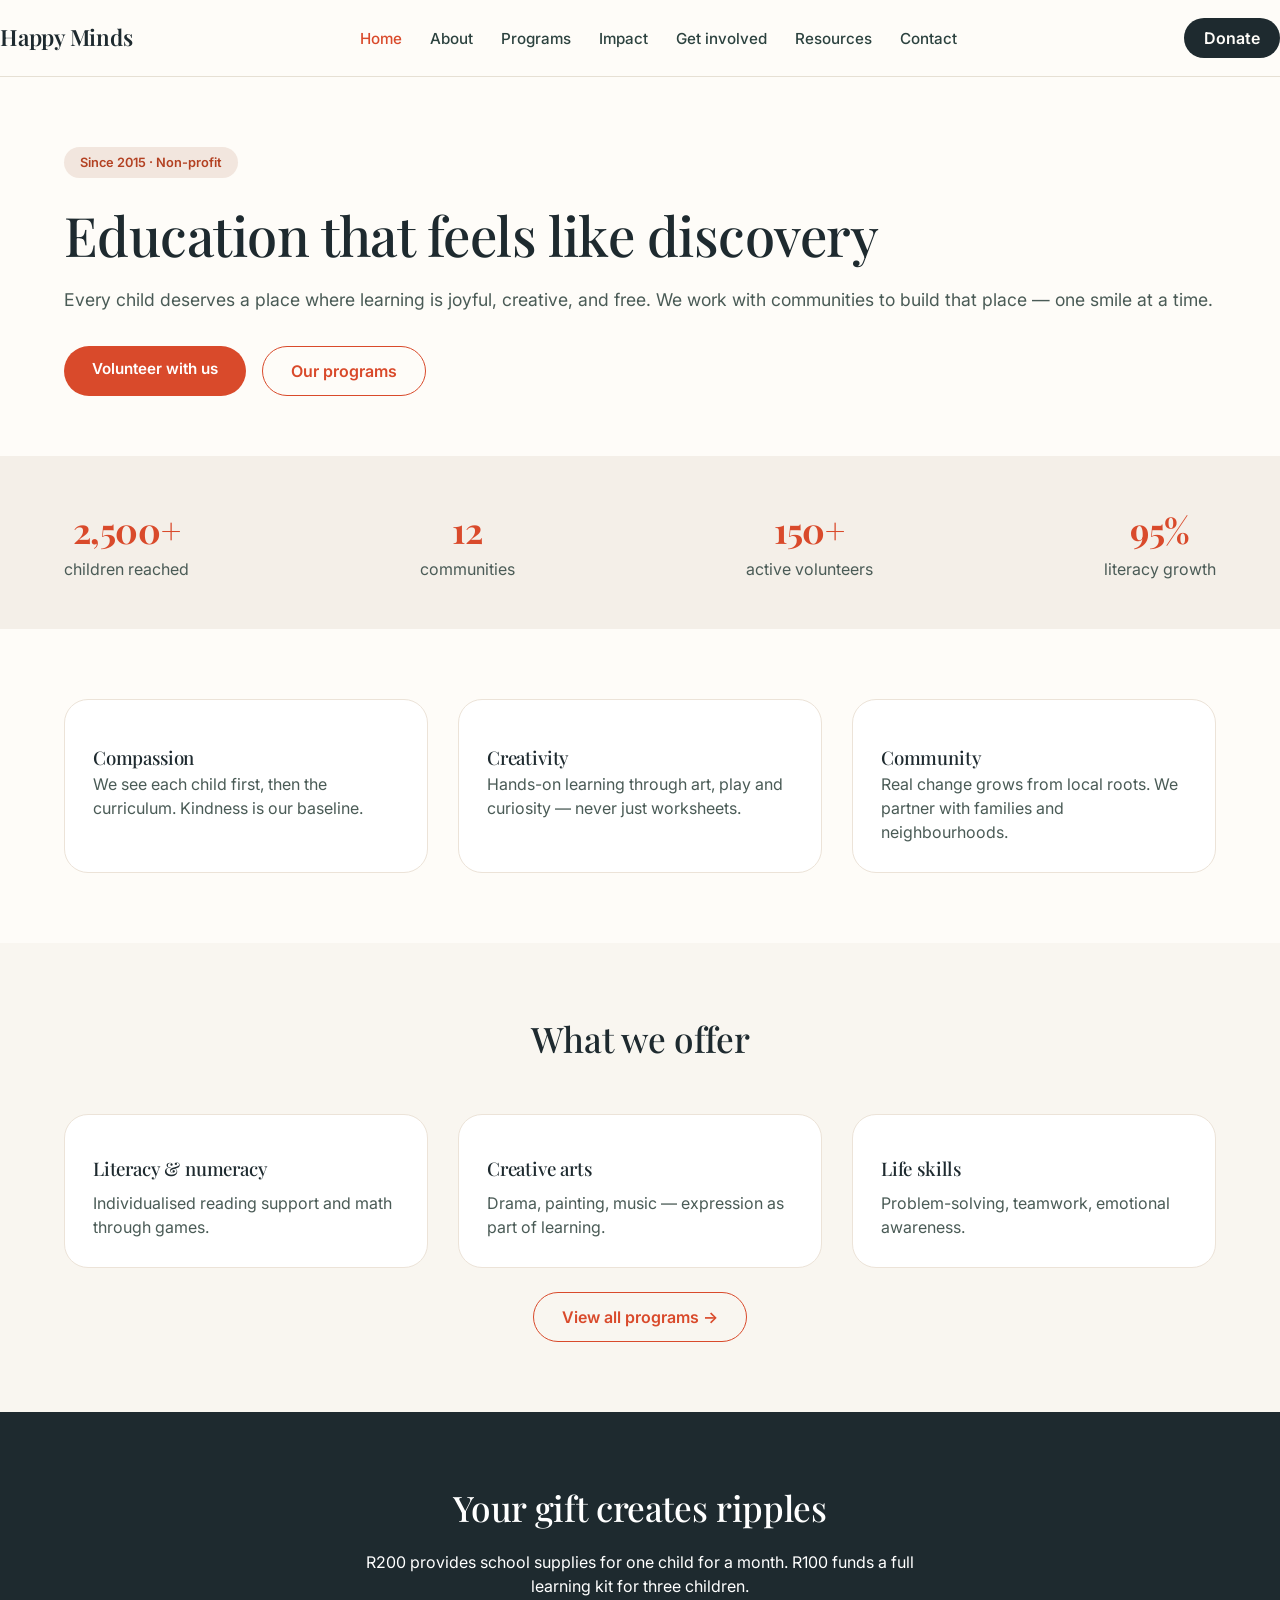
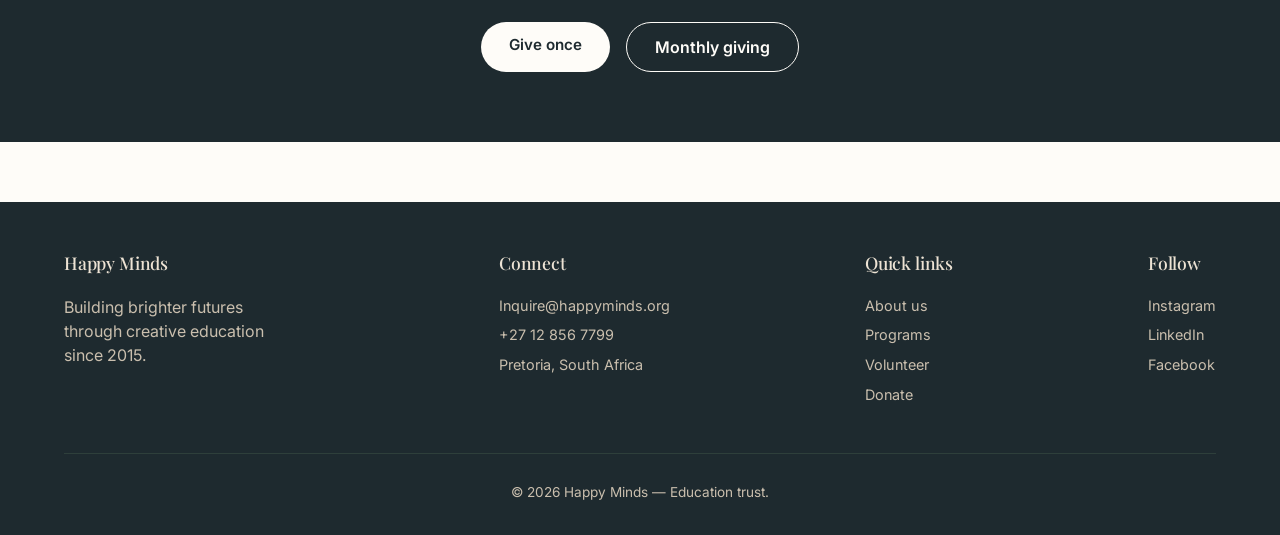
==== index.html @ c57eb601 "Add files via upload" ====
<!DOCTYPE html>
<html lang="en">
<head>
  <meta charset="UTF-8">
  <meta name="viewport" content="width=device-width, initial-scale=1.0">
  <title>Happy Minds — Education for every child</title>
  <link rel="preconnect" href="https://fonts.googleapis.com">
  <link rel="preconnect" href="https://fonts.gstatic.com" crossorigin>
  <link href="https://fonts.googleapis.com/css2?family=Inter:opsz,wght@14..32,300;14..32,400;14..32,500;14..32,600;14..32,700&family=Playfair+Display:ital,wght@0,400;0,500;0,600;1,400&display=swap" rel="stylesheet">
  <link rel="stylesheet" href="style.css">
</head>
<body>

<header class="site-header">
    <div class="nav-bar">
        <span class="logo-text">Happy Minds</span>
      </a>
      <ul class="nav-links">
        <li><a href="index.html" class="active">Home</a></li>
        <li><a href="about.html">About</a></li>
        <li><a href="programs.html">Programs</a></li>
        <li><a href="impact.html">Impact</a></li>
        <li><a href="get-involved.html">Get involved</a></li>
        <li><a href="resources.html">Resources</a></li>
        <li><a href="contact.html">Contact</a></li>
      </ul>
      <a href="donate.html" class="donate-btn">Donate</a>
      <button class="mobile-menu-btn" id="menuToggle">☰</button>
    </div>
    <div class="mobile-nav" id="mobileNav">
      <a href="index.html">Home</a>
      <a href="about.html">About</a>
      <a href="programs.html">Programs</a>
      <a href="impact.html">Impact</a>
      <a href="get-involved.html">Get involved</a>
      <a href="resources.html">Resources</a>
      <a href="contact.html">Contact</a>
      <a href="donate.html">Donate</a>
    </div>
  </div>
</header>

<main>
  <section style="padding: 70px 0 60px;">
    <div class="container">
      <div style="display: flex; gap: 50px; align-items: center; flex-wrap: wrap;">
        <div style="flex: 1;">
          <span style="background: #f2e6de; color: #b34122; display: inline-block; padding: 6px 16px; border-radius: 40px; font-size: 0.8rem; font-weight: 600; margin-bottom: 24px;">Since 2015 · Non-profit</span>
          <h1 style="font-size: 3.4rem; line-height: 1.2; margin-bottom: 20px;">Education that feels like discovery</h1>
          <p style="font-size: 1.1rem; color: #4a5b56; margin-bottom: 32px;">Every child deserves a place where learning is joyful, creative, and free. We work with communities to build that place — one smile at a time.</p>
          <div style="display: flex; gap: 16px; flex-wrap: wrap;">
            <a href="get-involved.html" class="btn-primary">Volunteer with us</a>
            <a href="programs.html" class="btn-outline">Our programs</a>
          </div>
        </div>
      </div>
    </div>
  </section>

  <div class="stats-bar">
    <div class="container">
      <div class="stats-grid">
        <div class="stat-item"><h3>2,500+</h3><p>children reached</p></div>
        <div class="stat-item"><h3>12</h3><p>communities</p></div>
        <div class="stat-item"><h3>150+</h3><p>active volunteers</p></div>
        <div class="stat-item"><h3>95%</h3><p>literacy growth</p></div>
      </div>
    </div>
  </div>

  <section style="padding: 70px 0;">
    <div class="container">
      <div class="values-grid">
        <div class="value-card"><div style="font-size: 2.5rem; margin-bottom: 16px;"></div><h3>Compassion</h3><p style="color: #4a5b56;">We see each child first, then the curriculum. Kindness is our baseline.</p></div>
        <div class="value-card"><div style="font-size: 2.5rem; margin-bottom: 16px;"></div><h3>Creativity</h3><p style="color: #4a5b56;">Hands-on learning through art, play and curiosity — never just worksheets.</p></div>
        <div class="value-card"><div style="font-size: 2.5rem; margin-bottom: 16px;"></div><h3>Community</h3><p style="color: #4a5b56;">Real change grows from local roots. We partner with families and neighbourhoods.</p></div>
      </div>
    </div>
  </section>

  <section style="background: #f9f6f0; padding: 70px 0;">
    <div class="container">
      <h2 class="section-title">What we offer</h2>
      <div class="programs-grid">
        <div class="program-card"><div style="font-size: 2rem;"></div><h3 style="margin: 12px 0 8px;">Literacy & numeracy</h3><p style="color: #4a5b56;">Individualised reading support and math through games.</p></div>
        <div class="program-card"><div style="font-size: 2rem;"></div><h3 style="margin: 12px 0 8px;">Creative arts</h3><p style="color: #4a5b56;">Drama, painting, music — expression as part of learning.</p></div>
        <div class="program-card"><div style="font-size: 2rem;"></div><h3 style="margin: 12px 0 8px;">Life skills</h3><p style="color: #4a5b56;">Problem-solving, teamwork, emotional awareness.</p></div>
      </div>
      <div class="text-center mt-4"><a href="programs.html" class="btn-outline">View all programs →</a></div>
    </div>
  </section>

  <div style="background: #1e2a2f; color: white; padding: 70px 0; text-align: center;">
    <div class="container">
      <h2 style="font-size: 2.2rem; margin-bottom: 16px;">Your gift creates ripples</h2>
      <p style="max-width: 560px; margin: 0 auto 24px;">R200 provides school supplies for one child for a month. R100 funds a full learning kit for three children.</p>
      <div style="display: flex; gap: 16px; justify-content: center; flex-wrap: wrap;">
        <a href="donate.html" class="btn-primary" style="background: #fefcf8; color: #1e2a2f;">Give once</a>
        <a href="donate.html" class="btn-outline" style="border-color: #fefcf8; color: #fefcf8;">Monthly giving</a>
      </div>
    </div>
  </div>
</main>

<footer>
  <div class="container">
    <div class="footer-grid">
      <div class="footer-col"><h4>Happy Minds</h4><p style="max-width: 240px;">Building brighter futures through creative education since 2015.</p></div>
      <div class="footer-col"><h4>Connect</h4><a href="#">Inquire@happyminds.org</a><a href="#">+27 12 856 7799</a><a href="#">Pretoria, South Africa</a></div>
      <div class="footer-col"><h4>Quick links</h4><a href="about.html">About us</a><a href="programs.html">Programs</a><a href="get-involved.html">Volunteer</a><a href="donate.html">Donate</a></div>
      <div class="footer-col"><h4>Follow</h4><a href="#">Instagram</a><a href="#">LinkedIn</a><a href="#">Facebook</a></div>
    </div>
    <div class="footer-bottom"><p>© 2026 Happy Minds — Education trust.</p></div>
  </div>
</footer>

<script>
  const toggleBtn = document.getElementById('menuToggle');
  const mobileNav = document.getElementById('mobileNav');
  toggleBtn.addEventListener('click', () => mobileNav.classList.toggle('show'));
</script>
</body>
</html>
---- style.css ----
/* style.css - Happy Minds Main Stylesheet */

* {
  margin: 0;
  padding: 0;
  box-sizing: border-box;
}

body {
  font-family: 'Inter', -apple-system, BlinkMacSystemFont, 'Segoe UI', Roboto, Helvetica, sans-serif;
  background-color: #fefcf8;
  color: #1e2a2f;
  line-height: 1.5;
}

h1, h2, h3, h4, .logo-text, .serif {
  font-family: 'Playfair Display', Georgia, 'Times New Roman', serif;
  font-weight: 500;
  letter-spacing: -0.01em;
}

a {
  text-decoration: none;
  color: inherit;
}

.container {
  max-width: 1200px;
  margin: 0 auto;
  padding: 0 24px;
}

/* Buttons */
.btn-primary {
  background: #d94a2b;
  color: white;
  border: none;
  padding: 12px 28px;
  border-radius: 40px;
  font-weight: 600;
  font-size: 0.95rem;
  cursor: pointer;
  transition: background 0.2s;
  display: inline-block;
  text-align: center;
}

.btn-primary:hover {
  background: #b83a1f;
}

.btn-outline {
  background: transparent;
  border: 1.5px solid #d94a2b;
  color: #d94a2b;
  padding: 12px 28px;
  border-radius: 40px;
  font-weight: 600;
  text-decoration: none;
  display: inline-block;
  transition: all 0.2s;
  text-align: center;
}

.btn-outline:hover {
  background: #d94a2b10;
}

.btn-secondary {
  background: #1e2a2f;
  color: white;
  padding: 10px 24px;
  border-radius: 40px;
  font-weight: 600;
  font-size: 0.9rem;
  transition: background 0.2s;
  display: inline-block;
}

.btn-secondary:hover {
  background: #2e423f;
}

/* Navigation */
.site-header {
  position: sticky;
  top: 0;
  background: #fefcf8;
  border-bottom: 1px solid #e6e0d4;
  z-index: 100;
  backdrop-filter: blur(2px);
  background-color: rgba(254, 252, 248, 0.96);
}

.nav-bar {
  display: flex;
  align-items: center;
  justify-content: space-between;
  padding: 18px 0;
  flex-wrap: wrap;
  gap: 16px;
}

.logo {
  display: flex;
  align-items: center;
  gap: 10px;
}

.logo-icon {
  background: #d94a2b;
  width: 38px;
  height: 38px;
  border-radius: 12px;
  display: flex;
  align-items: center;
  justify-content: center;
}

.logo-icon svg {
  width: 22px;
  height: 22px;
  color: white;
}

.logo-text {
  font-size: 1.4rem;
  font-weight: 600;
  color: #1e2a2f;
}

.nav-links {
  display: flex;
  gap: 28px;
  list-style: none;
}

.nav-links a {
  font-weight: 500;
  font-size: 0.95rem;
  color: #2c423f;
  transition: color 0.2s;
}

.nav-links a:hover, .nav-links a.active {
  color: #d94a2b;
}

.donate-btn {
  background: #1e2a2f;
  color: #fefcf8 !important;
  padding: 8px 20px;
  border-radius: 40px;
  font-weight: 600;
}

.donate-btn:hover {
  background: #d94a2b;
  color: white !important;
}

.mobile-menu-btn {
  display: none;
  background: none;
  border: none;
  font-size: 28px;
  cursor: pointer;
}

.mobile-nav {
  display: none;
  flex-direction: column;
  background: #fefcf8;
  padding: 20px;
  border-top: 1px solid #e6e0d4;
}

.mobile-nav a {
  padding: 12px 0;
  font-weight: 500;
  border-bottom: 1px solid #f0e8df;
}

.mobile-nav.show {
  display: flex;
}

/* Page Hero */
.page-hero {
  background: linear-gradient(135deg, #f9f3ec 0%, #fefcf8 100%);
  padding: 60px 0;
  text-align: center;
  border-bottom: 1px solid #ece3d8;
}

.page-hero h1 {
  font-size: 3rem;
  margin-bottom: 16px;
}

.page-hero p {
  font-size: 1.1rem;
  color: #4a5b56;
  max-width: 600px;
  margin: 0 auto;
}

.section-title {
  text-align: center;
  font-size: 2.2rem;
  margin-bottom: 48px;
}

/* Cards */
.value-card, .program-card, .impact-card, .resource-card {
  background: white;
  border-radius: 24px;
  padding: 28px;
  border: 1px solid #ece3d8;
  transition: all 0.2s;
}

.value-card:hover, .program-card:hover {
  transform: translateY(-4px);
  box-shadow: 0 8px 24px rgba(0,0,0,0.05);
}

/* Grids */
.values-grid, .programs-grid, .impact-grid, .team-grid, .resources-grid {
  display: flex;
  gap: 30px;
  flex-wrap: wrap;
  justify-content: center;
}

.values-grid > *, .programs-grid > *, .impact-grid > *, .team-grid > *, .resources-grid > * {
  flex: 1;
  min-width: 240px;
}

/* Stats */
.stats-bar {
  background: #f4efe8;
  padding: 48px 0;
}

.stats-grid {
  display: flex;
  justify-content: space-between;
  gap: 30px;
  flex-wrap: wrap;
  text-align: center;
}

.stat-item h3 {
  font-size: 2.2rem;
  color: #d94a2b;
  font-weight: 700;
}

.stat-item p {
  color: #4a5b56;
}

/* Forms */
.form-group {
  margin-bottom: 20px;
}

.form-group label {
  display: block;
  margin-bottom: 8px;
  font-weight: 500;
  font-size: 0.9rem;
}

.form-group input, .form-group select, .form-group textarea {
  width: 100%;
  padding: 12px 16px;
  border: 1px solid #ddd4c5;
  border-radius: 12px;
  background: #fefcf8;
  font-family: inherit;
  font-size: 0.95rem;
}

.form-group input:focus, .form-group select:focus, .form-group textarea:focus {
  outline: none;
  border-color: #d94a2b;
}

/* Footer */
footer {
  background: #1e2a2f;
  color: #cabfae;
  padding: 48px 0 32px;
  margin-top: 60px;
}

.footer-grid {
  display: flex;
  justify-content: space-between;
  flex-wrap: wrap;
  gap: 40px;
  margin-bottom: 40px;
}

.footer-col h4 {
  color: #ede3d4;
  margin-bottom: 18px;
  font-size: 1.1rem;
}

.footer-col a {
  display: block;
  color: #cabfae;
  margin-bottom: 8px;
  font-size: 0.9rem;
}

.footer-col a:hover {
  color: #d94a2b;
}

.footer-bottom {
  text-align: center;
  padding-top: 28px;
  border-top: 1px solid #2e3f3b;
  font-size: 0.85rem;
}

/* Responsive */
@media (max-width: 800px) {
  .nav-links {
    display: none;
  }
  .mobile-menu-btn {
    display: block;
  }
  .page-hero h1 {
    font-size: 2rem;
  }
  .section-title {
    font-size: 1.8rem;
  }
  .container {
    padding: 0 20px;
  }
}

/* Utility */
.text-center { text-align: center; }
.mt-4 { margin-top: 24px; }
.mb-4 { margin-bottom: 24px; }
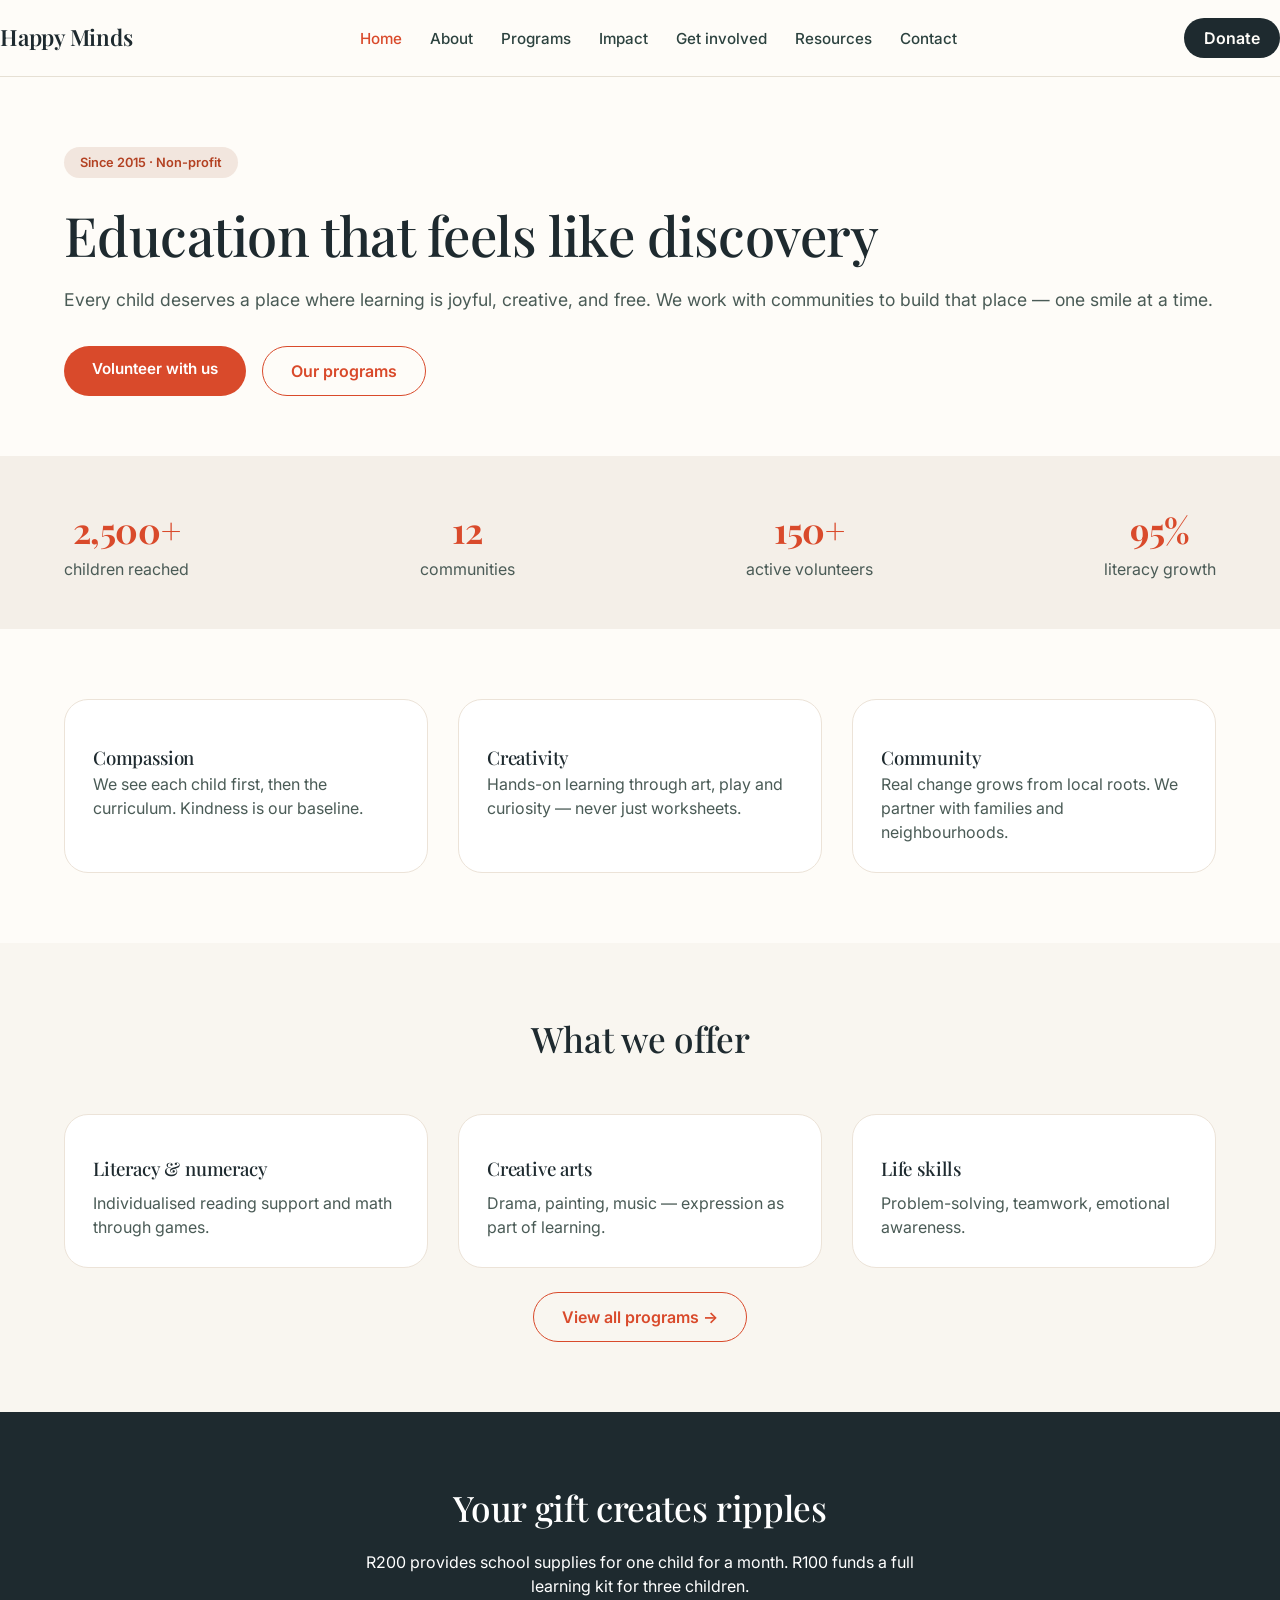
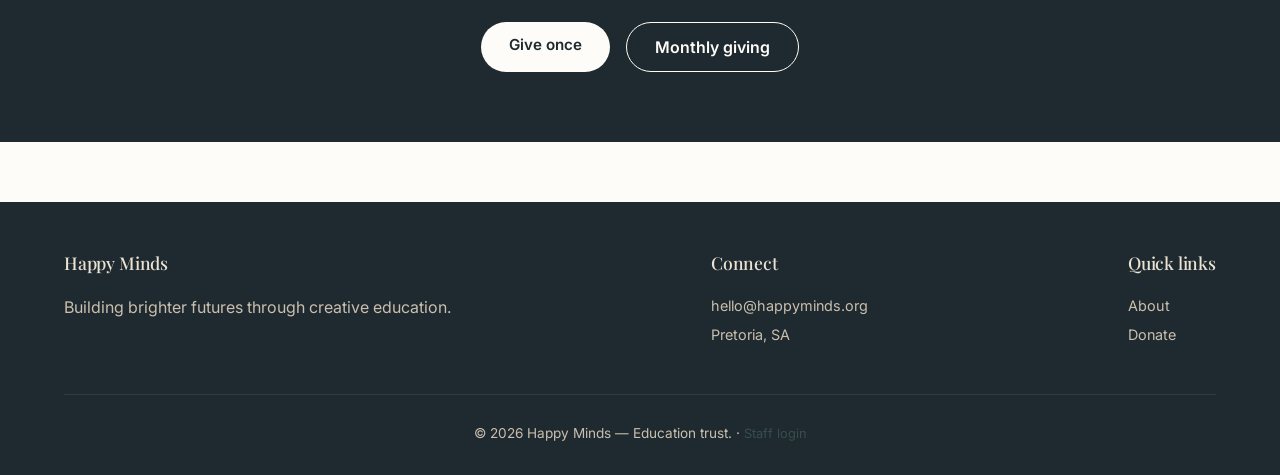
==== commit bfd531c1: "Update content and structure in index.html The HTML structure remains the same, but the content has " ====
--- a/index.html
+++ b/index.html
@@ -103,15 +103,11 @@
 </main>
 
 <footer>
-  <div class="container">
-    <div class="footer-grid">
-      <div class="footer-col"><h4>Happy Minds</h4><p style="max-width: 240px;">Building brighter futures through creative education since 2015.</p></div>
-      <div class="footer-col"><h4>Connect</h4><a href="#">Inquire@happyminds.org</a><a href="#">+27 12 856 7799</a><a href="#">Pretoria, South Africa</a></div>
-      <div class="footer-col"><h4>Quick links</h4><a href="about.html">About us</a><a href="programs.html">Programs</a><a href="get-involved.html">Volunteer</a><a href="donate.html">Donate</a></div>
-      <div class="footer-col"><h4>Follow</h4><a href="#">Instagram</a><a href="#">LinkedIn</a><a href="#">Facebook</a></div>
-    </div>
-    <div class="footer-bottom"><p>© 2026 Happy Minds — Education trust.</p></div>
-  </div>
+<div class="container"><div class="footer-grid"><div class="footer-col"><h4>Happy Minds</h4><p>Building brighter futures through creative education.</p></div><div class="footer-col"><h4>Connect</h4><a href="#">hello@happyminds.org</a><a href="#">Pretoria, SA</a></div>
+<div class="footer-col"><h4>Quick links</h4><a href="about.html">About</a><a href="donate.html">Donate</a></div></div>
+<div class="footer-bottom"><p>© 2026 Happy Minds — Education trust. · <a href="admin.html" style="color:#4a6560;font-size:0.8rem;opacity:0.6;">Staff login</a></p>
+</div>
+</div>
 </footer>
 
 <script>
@@ -120,4 +116,4 @@
   toggleBtn.addEventListener('click', () => mobileNav.classList.toggle('show'));
 </script>
 </body>
-</html>+</html>
